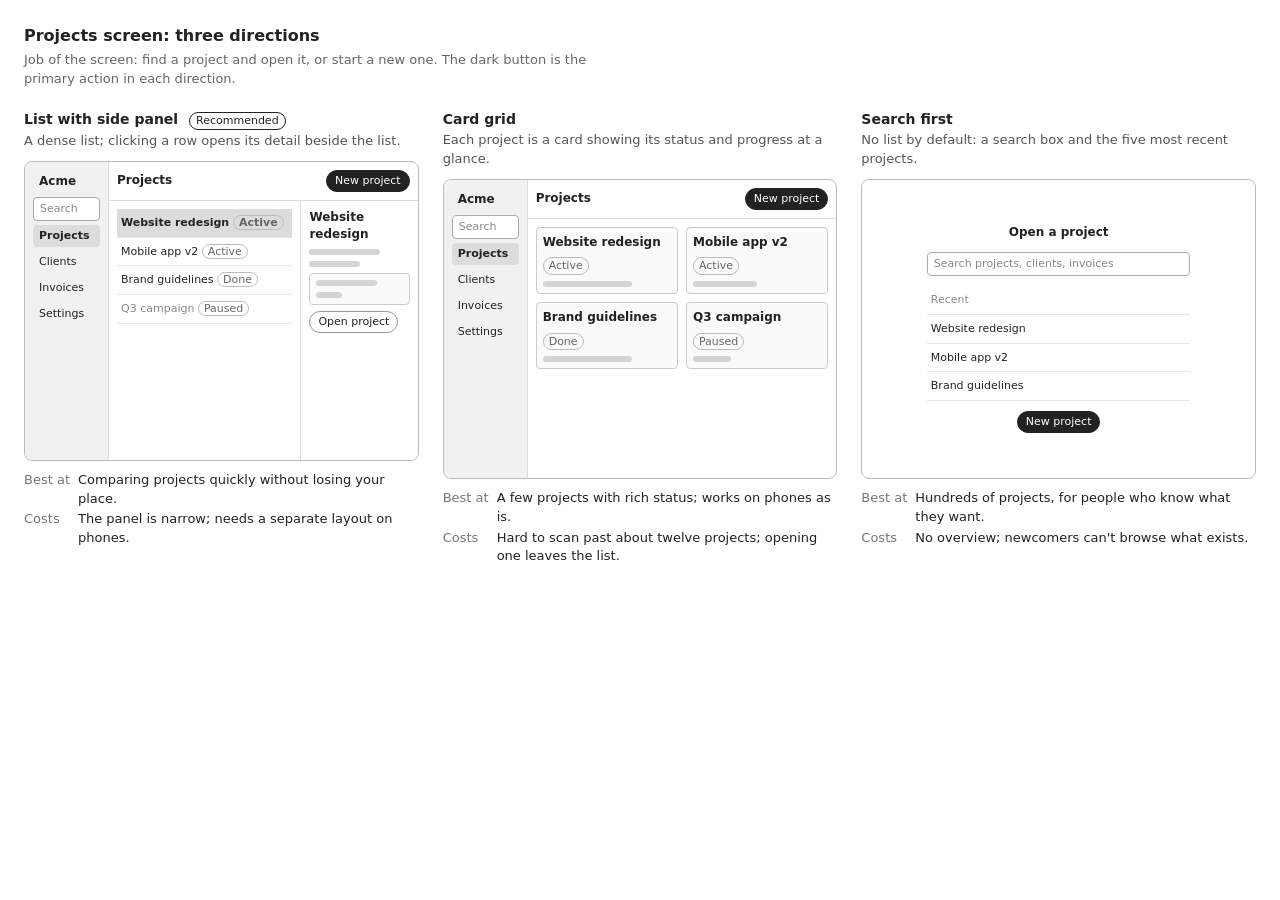
==== skills/clear-ui/assets/wireframe.html @ 0aed01f6 "Add clear-ui skill: UX-first design with a black-and-white UI system Two-part workflow (wireframe di" ====
<!doctype html>
<html lang="en">
<head>
<meta charset="utf-8">
<meta name="viewport" content="width=device-width, initial-scale=1">
<title>UX directions</title>
<!--
  Grayscale wireframe kit for Part 1 (UX). Copy this file, keep the <style>, and replace the three
  directions with the real screen. Building blocks:
    .frame            one screen (add .phone for a narrow one)
    .row / .col       flex containers; .grow fills remaining space
    .side             sidebar column        .top   title/toolbar row
    .box              generic region        .line  a line of text (.w30 .w50 .w70 set its width)
    .item             nav or list row       .item.on  the selected one
    .btn              secondary action      .btn.primary  THE primary action of the screen
    .field            input                 .tag   small label
  Write real labels inside the blocks. No colour: that is Part 2.
-->
<style>
  * { box-sizing: border-box; margin: 0; }
  body { font: 13px/1.45 system-ui, sans-serif; color: #222; background: #fff; padding: 24px; }
  h1 { font-size: 16px; font-weight: 600; margin-bottom: 4px; }
  .lede { color: #666; margin-bottom: 20px; max-width: 70ch; }
  .directions { display: grid; grid-template-columns: repeat(auto-fit, minmax(300px, 1fr)); gap: 24px; }
  .direction h2 { font-size: 14px; font-weight: 600; }
  .direction .idea { color: #555; margin: 2px 0 10px; }
  .direction dl { margin-top: 10px; display: grid; grid-template-columns: auto 1fr; gap: 2px 8px; }
  .direction dt { color: #777; }
  .pick { display: inline-block; margin-left: 6px; padding: 0 6px; border: 1px solid #222; border-radius: 99px; font-size: 11px; font-weight: 500; }

  .frame { border: 1px solid #bbb; border-radius: 8px; height: 300px; overflow: hidden; display: flex; background: #fff; font-size: 11px; }
  .frame.phone { width: 190px; height: 340px; flex-direction: column; }
  .row { display: flex; gap: 6px; align-items: center; }
  .col { display: flex; flex-direction: column; gap: 6px; }
  .grow { flex: 1; min-width: 0; }
  .pad { padding: 8px; }
  .side { width: 84px; background: #f1f1f1; border-right: 1px solid #ddd; padding: 8px; display: flex; flex-direction: column; gap: 4px; }
  .top { padding: 8px; border-bottom: 1px solid #ddd; display: flex; align-items: center; gap: 6px; }
  .box { border: 1px solid #ccc; border-radius: 4px; padding: 6px; background: #fafafa; }
  .line { height: 6px; border-radius: 3px; background: #d5d5d5; }
  .w30 { width: 30%; } .w50 { width: 50%; } .w70 { width: 70%; }
  .item { padding: 3px 6px; border-radius: 4px; white-space: nowrap; overflow: hidden; text-overflow: ellipsis; }
  .item.on { background: #dcdcdc; font-weight: 600; }
  .list .item { border-bottom: 1px solid #e6e6e6; border-radius: 0; padding: 6px 4px; }
  .btn { border: 1px solid #999; border-radius: 99px; padding: 2px 8px; white-space: nowrap; background: #fff; }
  .btn.primary { background: #222; border-color: #222; color: #fff; }
  .field { border: 1px solid #aaa; border-radius: 4px; padding: 3px 6px; color: #888; background: #fff; }
  .tag { border: 1px solid #bbb; border-radius: 99px; padding: 0 5px; color: #666; }
  .muted { color: #888; }
  .title { font-weight: 600; font-size: 12px; }
</style>
</head>
<body>

<h1>Projects screen: three directions</h1>
<p class="lede">Job of the screen: find a project and open it, or start a new one. The dark button is the primary action in each direction.</p>

<div class="directions">

  <section class="direction">
    <h2>List with side panel <span class="pick">Recommended</span></h2>
    <p class="idea">A dense list; clicking a row opens its detail beside the list.</p>
    <div class="frame">
      <div class="side">
        <div class="item title">Acme</div>
        <div class="field">Search</div>
        <div class="item on">Projects</div>
        <div class="item">Clients</div>
        <div class="item">Invoices</div>
        <div class="item">Settings</div>
      </div>
      <div class="col grow" style="gap:0">
        <div class="top"><span class="title grow">Projects</span><span class="btn primary">New project</span></div>
        <div class="row grow" style="align-items:stretch; gap:0">
          <div class="list grow pad">
            <div class="item on">Website redesign <span class="tag">Active</span></div>
            <div class="item">Mobile app v2 <span class="tag">Active</span></div>
            <div class="item">Brand guidelines <span class="tag">Done</span></div>
            <div class="item muted">Q3 campaign <span class="tag">Paused</span></div>
          </div>
          <div class="col pad" style="width:38%; border-left:1px solid #ddd">
            <span class="title">Website redesign</span>
            <div class="line w70"></div><div class="line w50"></div>
            <div class="box col"><div class="line w70"></div><div class="line w30"></div></div>
            <span class="btn" style="align-self:flex-start">Open project</span>
          </div>
        </div>
      </div>
    </div>
    <dl>
      <dt>Best at</dt><dd>Comparing projects quickly without losing your place.</dd>
      <dt>Costs</dt><dd>The panel is narrow; needs a separate layout on phones.</dd>
    </dl>
  </section>

  <section class="direction">
    <h2>Card grid</h2>
    <p class="idea">Each project is a card showing its status and progress at a glance.</p>
    <div class="frame">
      <div class="side">
        <div class="item title">Acme</div>
        <div class="field">Search</div>
        <div class="item on">Projects</div>
        <div class="item">Clients</div>
        <div class="item">Invoices</div>
        <div class="item">Settings</div>
      </div>
      <div class="col grow" style="gap:0">
        <div class="top"><span class="title grow">Projects</span><span class="btn primary">New project</span></div>
        <div class="pad" style="display:grid; grid-template-columns:1fr 1fr; gap:8px">
          <div class="box col"><span class="title">Website redesign</span><span class="tag" style="align-self:flex-start">Active</span><div class="line w70"></div></div>
          <div class="box col"><span class="title">Mobile app v2</span><span class="tag" style="align-self:flex-start">Active</span><div class="line w50"></div></div>
          <div class="box col"><span class="title">Brand guidelines</span><span class="tag" style="align-self:flex-start">Done</span><div class="line w70"></div></div>
          <div class="box col"><span class="title">Q3 campaign</span><span class="tag" style="align-self:flex-start">Paused</span><div class="line w30"></div></div>
        </div>
      </div>
    </div>
    <dl>
      <dt>Best at</dt><dd>A few projects with rich status; works on phones as is.</dd>
      <dt>Costs</dt><dd>Hard to scan past about twelve projects; opening one leaves the list.</dd>
    </dl>
  </section>

  <section class="direction">
    <h2>Search first</h2>
    <p class="idea">No list by default: a search box and the five most recent projects.</p>
    <div class="frame">
      <div class="col grow pad" style="align-items:center; justify-content:center; gap:10px">
        <span class="title">Open a project</span>
        <div class="field" style="width:70%">Search projects, clients, invoices</div>
        <div class="list" style="width:70%">
          <div class="item muted">Recent</div>
          <div class="item">Website redesign</div>
          <div class="item">Mobile app v2</div>
          <div class="item">Brand guidelines</div>
        </div>
        <span class="btn primary">New project</span>
      </div>
    </div>
    <dl>
      <dt>Best at</dt><dd>Hundreds of projects, for people who know what they want.</dd>
      <dt>Costs</dt><dd>No overview; newcomers can't browse what exists.</dd>
    </dl>
  </section>

</div>
</body>
</html>
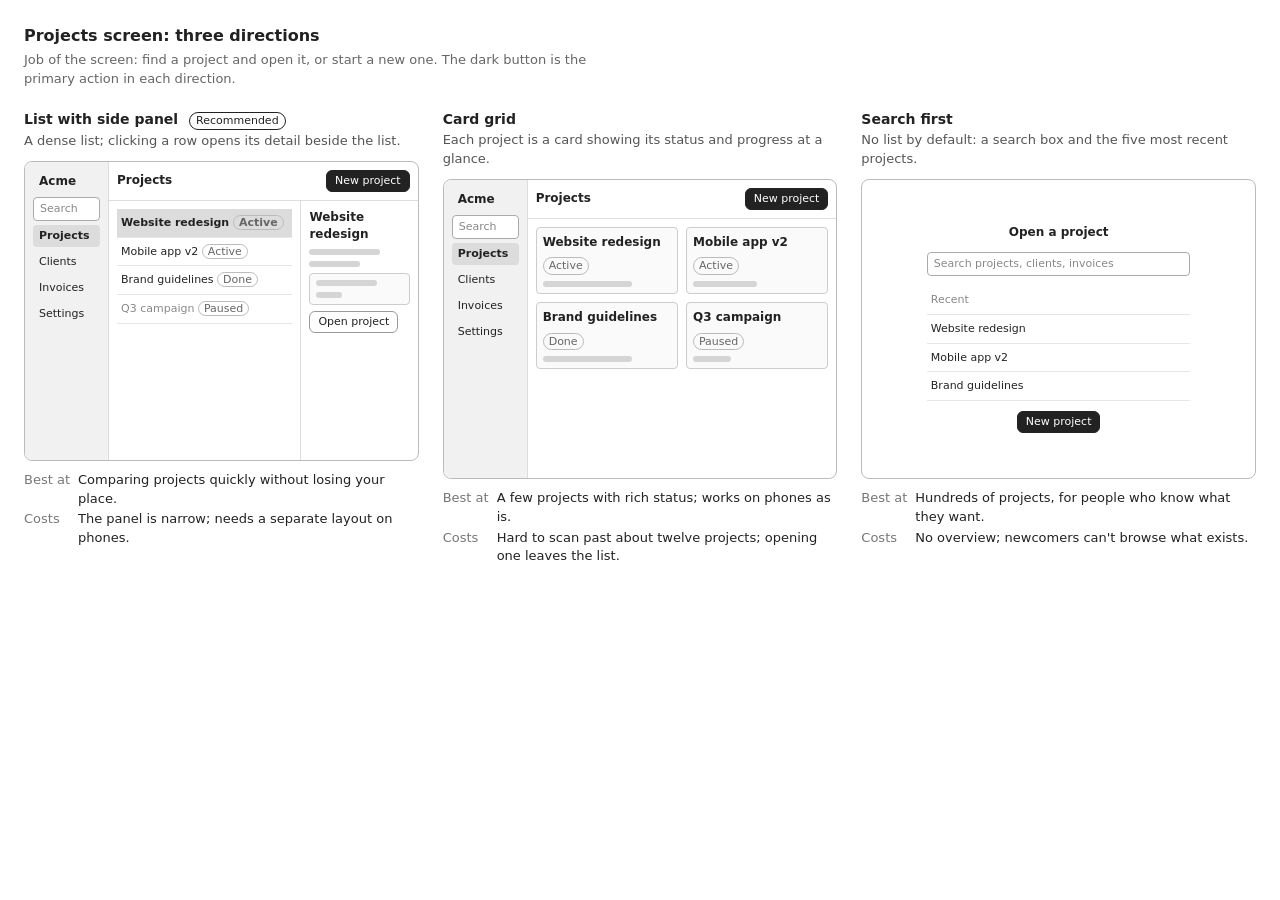
==== commit f19c5a85: "Draw data in its shape: timeline, bar list and chart tints (1.1.0) Adds a UX rule for choosing a cha" ====
--- a/skills/clear-ui/assets/wireframe.html
+++ b/skills/clear-ui/assets/wireframe.html
@@ -14,6 +14,10 @@
     .item             nav or list row       .item.on  the selected one
     .btn              secondary action      .btn.primary  THE primary action of the screen
     .field            input                 .tag   small label
+    .bars             name / bar / number rows: <span>Name</span><i style="width:60%"></i><span>3 h</span>
+    .tl               timeline track; each <i style="left:10%; width:20%"> is one interval, to scale
+    .cols             column chart: <i style="height:40%"></i>, add class="on" to the current one
+  Where a direction shows data, draw it with these instead of a box named "chart".
   Write real labels inside the blocks. No colour: that is Part 2.
 -->
 <style>
@@ -42,10 +46,17 @@
   .item { padding: 3px 6px; border-radius: 4px; white-space: nowrap; overflow: hidden; text-overflow: ellipsis; }
   .item.on { background: #dcdcdc; font-weight: 600; }
   .list .item { border-bottom: 1px solid #e6e6e6; border-radius: 0; padding: 6px 4px; }
-  .btn { border: 1px solid #999; border-radius: 99px; padding: 2px 8px; white-space: nowrap; background: #fff; }
+  .btn { border: 1px solid #999; border-radius: 6px; padding: 2px 8px; white-space: nowrap; background: #fff; }
   .btn.primary { background: #222; border-color: #222; color: #fff; }
   .field { border: 1px solid #aaa; border-radius: 4px; padding: 3px 6px; color: #888; background: #fff; }
   .tag { border: 1px solid #bbb; border-radius: 99px; padding: 0 5px; color: #666; }
+  .bars { display: grid; grid-template-columns: max-content 1fr max-content; gap: 4px 6px; align-items: center; }
+  .bars i { height: 8px; border-radius: 2px; background: #bbb; }
+  .tl { position: relative; height: 18px; border: 1px solid #ddd; border-radius: 4px; background: #f6f6f6; }
+  .tl i { position: absolute; top: 2px; bottom: 2px; border-radius: 2px; background: #aaa; }
+  .cols { display: flex; align-items: flex-end; gap: 4px; height: 56px; border-bottom: 1px solid #bbb; }
+  .cols i { flex: 1; border-radius: 2px 2px 0 0; background: #ccc; }
+  .cols i.on { background: #222; }
   .muted { color: #888; }
   .title { font-weight: 600; font-size: 12px; }
 </style>
